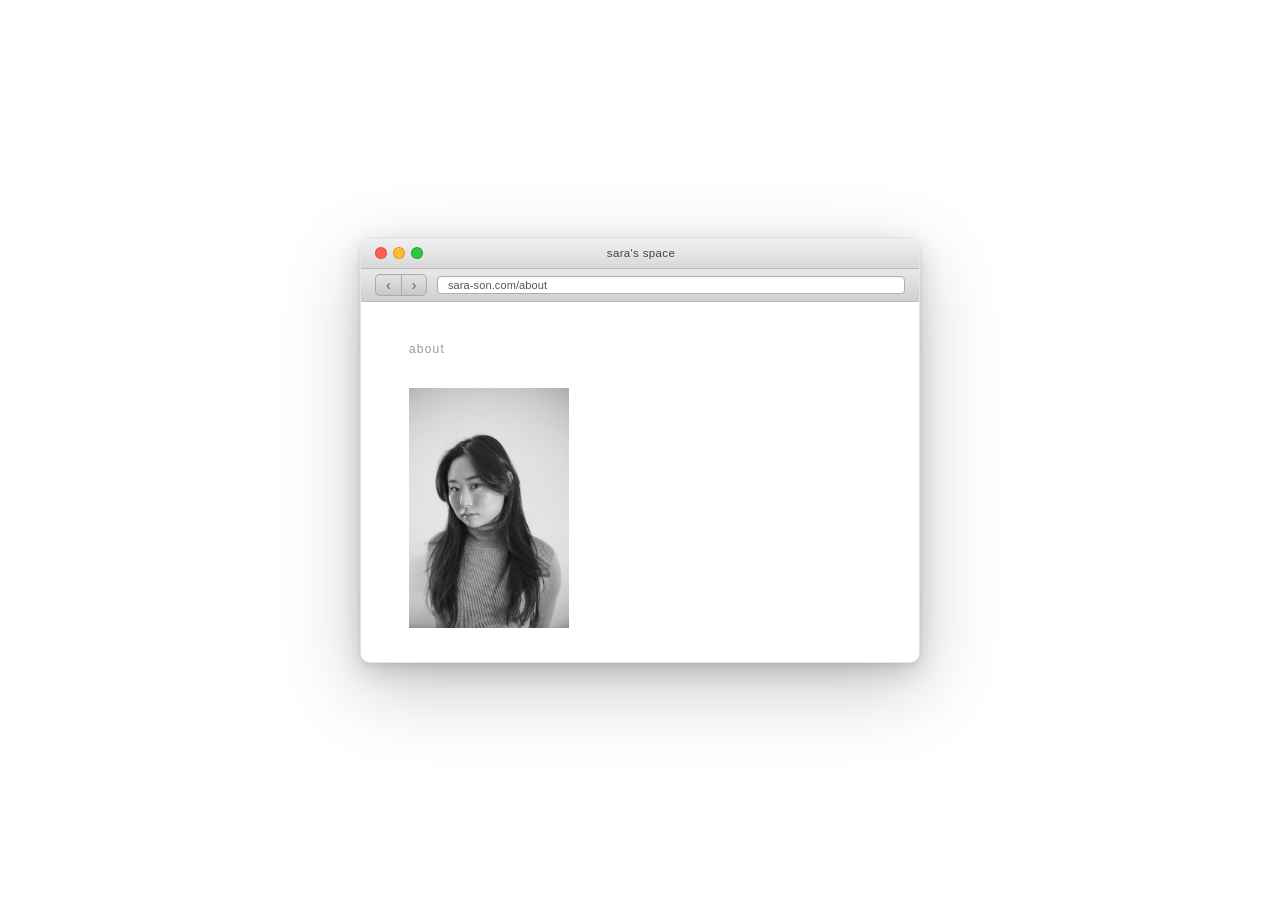
==== about.html @ c5bd82a4 "tree sections open by default" ====
<!DOCTYPE html>
<html lang="en">
  <head>
    <meta charset="UTF-8">
    <meta name="viewport" content="width=device-width, initial-scale=1.0">
    <title>About — Sara Son</title>
    <link rel="icon" href="favicon.ico">
    <link rel="stylesheet" href="style.css">
  </head>
  <body>

    <main>
      <div class="window">

        <div class="titlebar">
          <div class="btns">
            <div class="btn btn-close"></div>
            <div class="btn btn-min"></div>
            <div class="btn btn-max"></div>
          </div>
          <div class="win-title">sara's space</div>
          <div class="btn-placeholder"></div>
        </div>

        <div class="addressbar">
          <div class="nav-arrows">
  <a onclick="history.back()">‹</a>
  <a onclick="history.forward()">›</a>
</div>
          <div class="address-field">sara-son.com/about</div>
        </div>

        <div class="window-body inner-page">
          <h1>about</h1>

          <div class="about-photo">
            <img src="images/sara-portrait.jpg" alt="Sara Son">
          </div>

          <p class="bio-intro">Sara Son is a poet and writer from Queens, NY.</p>

          <div class="bio-tree">

            <div class="tree-item">
              <div class="tree-toggle" onclick="toggle(this)">
                <span class="tree-arrow open">▶</span>
                <span class="tree-label">education</span>
              </div>
              <div class="tree-content">
                She holds an MFA from the Programs in Writing at UC Irvine, where she received the Excellence in Poetry award, and will begin her PhD in English at UCLA this fall.
              </div>
            </div>

            <div class="tree-item">
              <div class="tree-toggle" onclick="toggle(this)">
                <span class="tree-arrow open">▶</span>
                <span class="tree-label">interests / research</span>
              </div>
              <div class="tree-content">
                technology and labor; philosophy of technology; poetry; psychoanalysis; failure; religious studies; memory; and 20-21st c. literature.
              </div>
            </div>

            <div class="tree-item">
              <div class="tree-toggle" onclick="toggle(this)">
                <span class="tree-arrow open">▶</span>
                <span class="tree-label">teaching</span>
              </div>
              <div class="tree-content">
                She has taught creative writing (poetry + fiction), as well as rhetoric on the topic of AI, climate change, and immigration at UC Irvine. Recently, she taught creative writing to incarcerated undergraduate students at Donovan State Prison, for which she received a Division of Teaching Excellence & Innovation Fellowship.
              </div>
            </div>

            <div class="tree-item">
              <div class="tree-toggle" onclick="toggle(this)">
                <span class="tree-arrow open">▶</span>
                <span class="tree-label">editorial</span>
              </div>
              <div class="tree-content">
                AY 2025-26: Poetry Editor for <em>Faultline: Journal of Arts and Letters</em> (UC Irvine)<br>
                AY 2026-27: Poetry Editor for <em>Saranac Review</em> (SUNY Plattsburgh)
              </div>
            </div>

          </div>
        </div>

      </div>
    </main>

    <script>
      function toggle(el) {
        const arrow = el.querySelector('.tree-arrow');
        const content = el.nextElementSibling;
        const isOpen = arrow.classList.contains('open');
        if (isOpen) {
          arrow.classList.remove('open');
          arrow.style.transform = 'rotate(0deg)';
          content.style.display = 'none';
        } else {
          arrow.classList.add('open');
          arrow.style.transform = 'rotate(90deg)';
          content.style.display = 'block';
        }
      }
    </script>

  </body>
</html>
---- style.css ----
/* reset */
html {
  overflow-x: hidden;
}

* {
  margin: 0;
  padding: 0;
  box-sizing: border-box;
}

/* page */
body {
  background: #ffffff;
  min-height: 100vh;
  display: flex;
  align-items: center;
  justify-content: center;
  font-family: -apple-system, 'Helvetica Neue', Arial, sans-serif;
  cursor: url('images/cursor-sparkle.png') 16 16, auto;
}

/* window */
.window {
  width: 560px;
  border-radius: 10px;
  overflow: hidden;
  box-shadow:
    0 24px 80px rgba(0,0,0,0.22),
    0 8px 24px rgba(0,0,0,0.14),
    0 2px 6px rgba(0,0,0,0.08);
  border: 1px solid rgba(0,0,0,0.1);
}

.window-body.inner-page {
  max-height: 360px;
  overflow-y: auto;
}

/* title bar */
.titlebar {
  background: linear-gradient(180deg, #f0f0f0 0%, #d8d8d8 100%);
  border-bottom: 1px solid #bbb;
  padding: 8px 14px;
  display: flex;
  align-items: center;
  min-height: 30px;
}

.btns {
  display: flex;
  gap: 6px;
}

.btn {
  width: 12px;
  height: 12px;
  border-radius: 50%;
  border: 0.5px solid rgba(0,0,0,0.18);
  flex-shrink: 0;
}

.btn-close { background: #ff5f57; }
.btn-min   { background: #ffbd2e; }
.btn-max   { background: #28c840; }

.win-title {
  flex: 1;
  text-align: center;
  font-size: 11.5px;
  font-weight: 500;
  color: #444;
  letter-spacing: 0.03em;
}

.btn-placeholder {
  width: 46px;
}

/* address bar */
.addressbar {
  background: linear-gradient(180deg, #e8e8e8 0%, #d0d0d0 100%);
  border-bottom: 1px solid #bbb;
  padding: 5px 14px;
  display: flex;
  align-items: center;
  gap: 10px;
}

.nav-arrows {
  display: flex;
  gap: 0px;
}

.nav-arrows a,
.nav-arrows span {
  width: 26px;
  height: 22px;
  display: flex;
  align-items: center;
  justify-content: center;
  font-size: 15px;
  color: #444;
  background: linear-gradient(180deg, #e2e2e2 0%, #c8c8c8 100%);
  border: 1px solid #aaa;
  cursor: pointer;
  text-decoration: none;
  transition: background 0.15s ease;
}

.nav-arrows a:first-child,
.nav-arrows span:first-child {
  border-radius: 5px 0 0 5px;
  border-right: none;
}

.nav-arrows a:last-child,
.nav-arrows span:last-child {
  border-radius: 0 5px 5px 0;
}

.nav-arrows a:hover {
  background: linear-gradient(180deg, #d0d0d0 0%, #b8b8b8 100%);
  color: #111;
}

.nav-arrows span.dim {
  color: #bbb;
  cursor: default;
}

.address-field {
  flex: 1;
  background: #fff;
  border: 1px solid #b0b0b0;
  border-radius: 4px;
  padding: 2px 10px;
  font-size: 11px;
  color: #555;
  letter-spacing: 0.01em;
  box-shadow: inset 0 1px 2px rgba(0,0,0,0.07);
}

/* object grid */
.window-body {
  background: #ffffff;
  padding: 32px 32px 40px;
  display: flex;
  justify-content: center;
  height: 360px;
  overflow-y: auto;
  min-height: 360px;
}

.window-body.inner-page {
  flex-direction: column;
  justify-content: flex-start;
  align-items: flex-start;
}

.object-grid {
  display: grid;
  grid-template-columns: 1fr 1fr;
  gap: 32px 48px;
  text-align: center;
}

/* each object */
.object-item {
  display: flex;
  flex-direction: column;
  align-items: center;
  gap: 10px;
  text-decoration: none;
  color: #222;
}

.object-img {
  width: 110px;
  height: 110px;
  display: flex;
  align-items: center;
  justify-content: center;
}

.object-img img {
  width: 100%;
  height: 100%;
  object-fit: contain;
  transition: transform 0.2s ease;
}

.object-item:hover img {
  transform: scale(1.06);
}

.object-item span {
  font-size: 11px;
  letter-spacing: 0.1em;
  font-family: -apple-system, 'Helvetica Neue', Arial, sans-serif;
}

/* inner pages */
.inner-page {
  padding: 40px 48px 52px;
  display: flex;
  flex-direction: column;
  gap: 24px;
}

.inner-page h1 {
  font-size: 12px;
  font-weight: normal;
  letter-spacing: 0.1em;
  font-family: -apple-system, 'Helvetica Neue', Arial, sans-serif;
  color: #999;
}

.contact-links {
  display: flex;
  flex-direction: column;
  gap: 12px;
}

.contact-links a {
  font-size: 13px;
  font-family: -apple-system, 'Helvetica Neue', Arial, sans-serif;
  color: #111;
  text-decoration: none;
  letter-spacing: 0.04em;
}

.contact-links a:hover {
  text-decoration: underline;
}

/* make back arrow clickable */
.nav-arrows a {
  color: #666;
  text-decoration: none;
}

.contact-label {
  font-size: 13px;
  color: #999;
  margin-right: 6px;
}


/* about layout */
.about-layout {
  display: flex;
  flex-direction: column;
  gap: 24px;
  align-items: flex-start;
}

.about-photo {
  width: 180px;
}

.about-photo img {
  width: 100%;
  display: block;
}

.about-bio {
  display: flex;
  flex-direction: column;
  gap: 14px;
}

.about-bio p {
  font-size: 12.5px;
  line-height: 1.75;
  color: #222;
}

/* about photo */
.about-photo {
  width: 160px;
  margin-top: 8px;
  margin-bottom: 8px;
}

.about-photo img {
  width: 100%;
  display: block;
}

/* bio tree */
.bio-tree {
  display: flex;
  flex-direction: column;
  gap: 12px;
}

.tree-item {
  display: flex;
  flex-direction: column;
  gap: 4px;
}

.tree-toggle {
  display: flex;
  align-items: center;
  gap: 6px;
  cursor: pointer;
  user-select: none;
}

.tree-arrow {
  font-size: 9px;
  color: #888;
  width: 12px;
  display: inline-block;
  transform: rotate(0deg);
  transition: transform 0.15s ease;
}

.tree-arrow.open {
  transform: rotate(90deg);
}

.tree-label {
  font-size: 12px;
  color: #111;
  font-weight: 500;
  letter-spacing: 0.04em;
}

.tree-content {
  padding-left: 18px;
  font-size: 12px;
  color: #444;
  line-height: 1.7;
  border-left: 1px solid #e0e0e0;
  margin-left: 5px;
  padding-top: 4px;
  padding-bottom: 2px;
}

.bio-intro {
  font-size: 12px;
  line-height: 1.7;
  color: #444;
}

.tree-content a {
  color: #111;
  text-decoration: underline;
  text-underline-offset: 3px;
}

.tree-content a:hover {
  color: #555;
}

.photo-credit {
  font-size: 10px;
  color: #aaa;
  margin-top: -8px;
}

.butter-wrap {
  display: flex;
  flex-direction: column;
  align-items: center;
  gap: 16px;
  width: 100%;
}

.butter-wrap img {
  width: 220px;
}

.butter-caption {
  font-size: 12px;
  color: #444;
  letter-spacing: 0.04em;
  text-align: center;
}

@media (max-width: 600px) {
  body {
    align-items: center;
    padding: 16px;
    overflow-x: hidden;
  }

  .window {
    width: calc(100vw - 32px);
    min-width: calc(100vw - 32px);
  }

  .window-body {
    min-height: unset;
  }

  .object-grid {
    gap: 24px 32px;
  }

  .object-img {
    width: 80px;
    height: 80px;
  }

  .about-photo {
    max-width: 100%;
  }

  .about-photo img {
    max-width: 100%;
  }
}
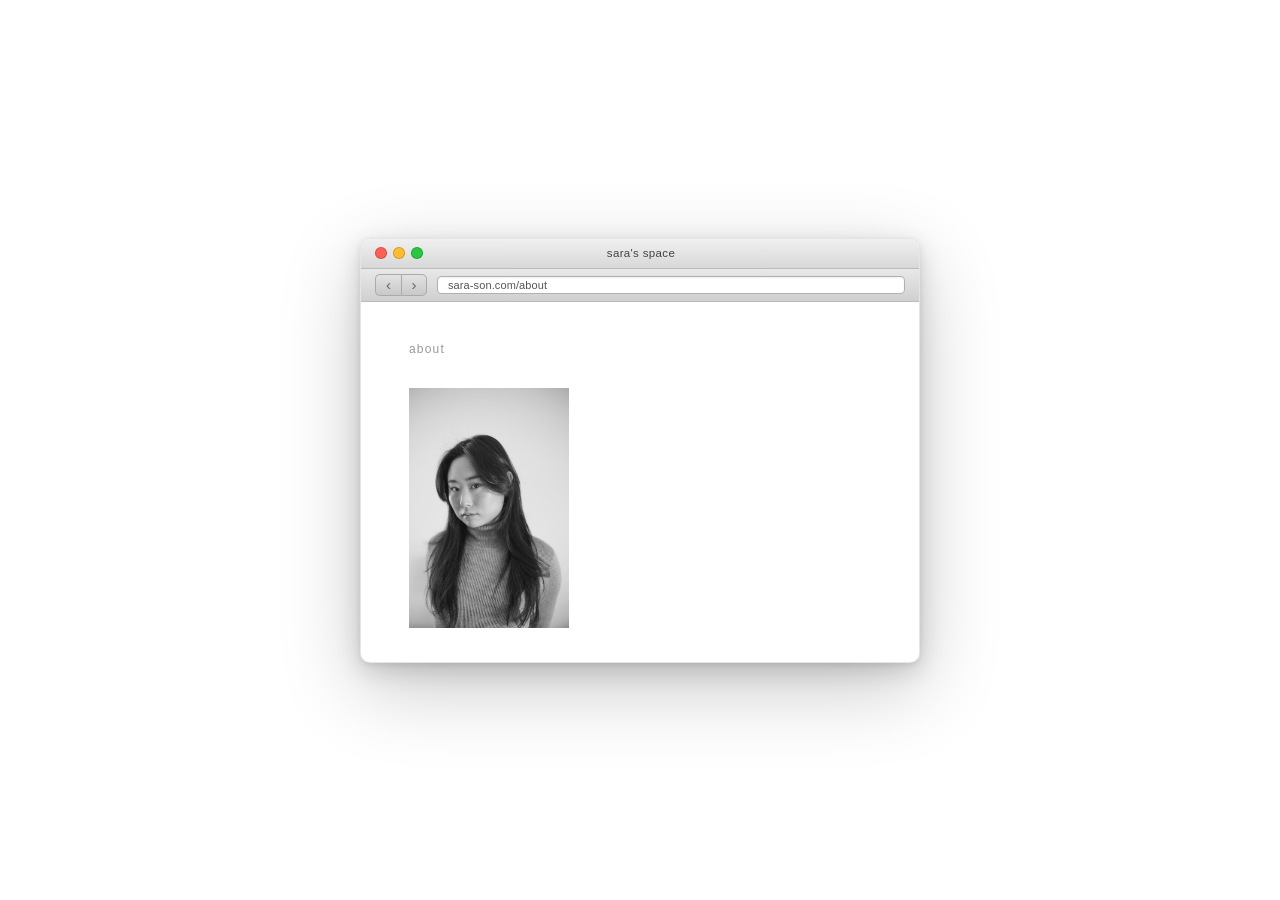
==== commit 96c73563: "update about bio" ====
--- a/about.html
+++ b/about.html
@@ -3,9 +3,21 @@
   <head>
     <meta charset="UTF-8">
     <meta name="viewport" content="width=device-width, initial-scale=1.0">
-    <title>About — Sara Son</title>
+
+    <title>Sara Son | Poet, Writer, and Educator</title>
+    <meta name="description" content="Sara Son is a writer, educator, and PhD student in English at UCLA studying technology and labor.">
+    <link rel="canonical" href="https://sara-son.com/about">
+
+    <!-- open graph -->
+    <meta property="og:type" content="profile">
+    <meta property="og:title" content="Sara Son | Poet, Writer, and Educator">
+    <meta property="og:description" content="Sara Son is a writer, educator, and PhD student in English at UCLA studying technology and labor.">
+    <meta property="og:url" content="https://sara-son.com/about">
+    <meta property="og:image" content="https://sara-son.com/images/sara-portrait.jpg">
+
     <link rel="icon" href="favicon.ico">
     <link rel="stylesheet" href="style.css">
+
   </head>
   <body>
 
@@ -47,7 +59,7 @@
                 <span class="tree-label">education</span>
               </div>
               <div class="tree-content">
-                She holds an MFA from the Programs in Writing at UC Irvine, where she received the Excellence in Poetry award, and will begin her PhD in English at UCLA this fall.
+                She holds an MFA from the Programs in Writing at UC Irvine, where she edited the program's literary journal and received the Excellence in Poetry award. She is a PhD student in English at UCLA, where she is a Cota-Robles fellow.
               </div>
             </div>
 
@@ -57,7 +69,7 @@
                 <span class="tree-label">interests / research</span>
               </div>
               <div class="tree-content">
-                technology and labor; philosophy of technology; poetry; psychoanalysis; failure; religious studies; memory; and 20-21st c. literature.
+                technology and labor; philosophy of technology; poetry; psychoanalysis; failure; religious studies; east asian studies; and 20-21st c. literature.
               </div>
             </div>
 
@@ -77,8 +89,9 @@
                 <span class="tree-label">editorial</span>
               </div>
               <div class="tree-content">
-                AY 2025-26: Poetry Editor for <em>Faultline: Journal of Arts and Letters</em> (UC Irvine)<br>
-                AY 2026-27: Poetry Editor for <em>Saranac Review</em> (SUNY Plattsburgh)
+                2025-26: Poetry Editor for <em>Faultline: Journal of Arts and Letters</em> (UC Irvine)<br>
+                2026-27: Poetry Editor for <em>Saranac Review</em> (SUNY Plattsburgh)<br>
+                2026: Poetry Reader for Electric Literature's Emerging Writers Contest
               </div>
             </div>
 
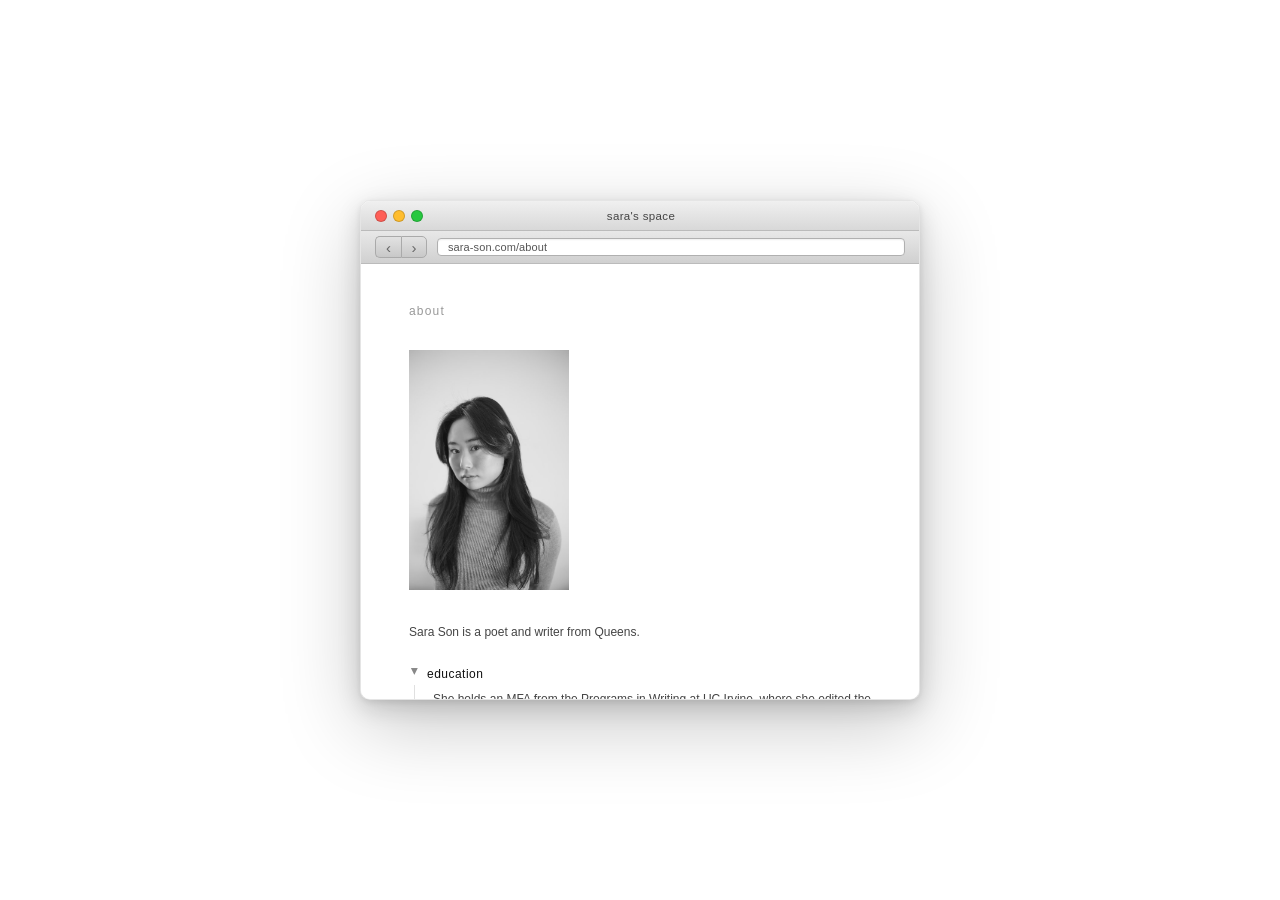
==== commit 149be128: "updated author, photos, added cv page, etc" ====
--- a/about.html
+++ b/about.html
@@ -49,7 +49,7 @@
             <img src="images/sara-portrait.jpg" alt="Sara Son">
           </div>
 
-          <p class="bio-intro">Sara Son is a poet and writer from Queens, NY.</p>
+          <p class="bio-intro">Sara Son is a poet and writer from Queens.</p>
 
           <div class="bio-tree">
 
@@ -66,10 +66,10 @@
             <div class="tree-item">
               <div class="tree-toggle" onclick="toggle(this)">
                 <span class="tree-arrow open">▶</span>
-                <span class="tree-label">interests / research</span>
+                <span class="tree-label">interests</span>
               </div>
               <div class="tree-content">
-                technology and labor; philosophy of technology; poetry; psychoanalysis; failure; religious studies; east asian studies; and 20-21st c. literature.
+                technology and labor; philosophy of technology; poetry; psychoanalysis; failure; religious studies; political economy; material historicism; east asian studies; and 20-21st c. literature.
               </div>
             </div>
 
--- a/style.css
+++ b/style.css
@@ -22,19 +22,17 @@
 
 /* window */
 .window {
+  height: 500px;
   width: 560px;
   border-radius: 10px;
   overflow: hidden;
+  display: flex;
+  flex-direction: column;
   box-shadow:
     0 24px 80px rgba(0,0,0,0.22),
     0 8px 24px rgba(0,0,0,0.14),
     0 2px 6px rgba(0,0,0,0.08);
   border: 1px solid rgba(0,0,0,0.1);
-}
-
-.window-body.inner-page {
-  max-height: 360px;
-  overflow-y: auto;
 }
 
 /* title bar */
@@ -147,15 +145,15 @@
   padding: 32px 32px 40px;
   display: flex;
   justify-content: center;
-  height: 360px;
+  flex: 1;
   overflow-y: auto;
-  min-height: 360px;
 }
 
 .window-body.inner-page {
   flex-direction: column;
   justify-content: flex-start;
   align-items: flex-start;
+  overflow-y: auto;
 }
 
 .object-grid {
@@ -381,6 +379,25 @@
   text-align: center;
 }
 
+.cv-wrap {
+  display: flex;
+  flex-direction: column;
+  align-items: flex-start;
+  gap: 16px;
+  width: 100%;
+}
+
+.cv-wrap img {
+  width: 220px;
+}
+
+.cv-caption {
+  font-size: 12px;
+  color: #444;
+  letter-spacing: 0.04em;
+  text-align: left;
+}
+
 @media (max-width: 600px) {
   body {
     align-items: center;
@@ -413,4 +430,4 @@
   .about-photo img {
     max-width: 100%;
   }
-}
+}
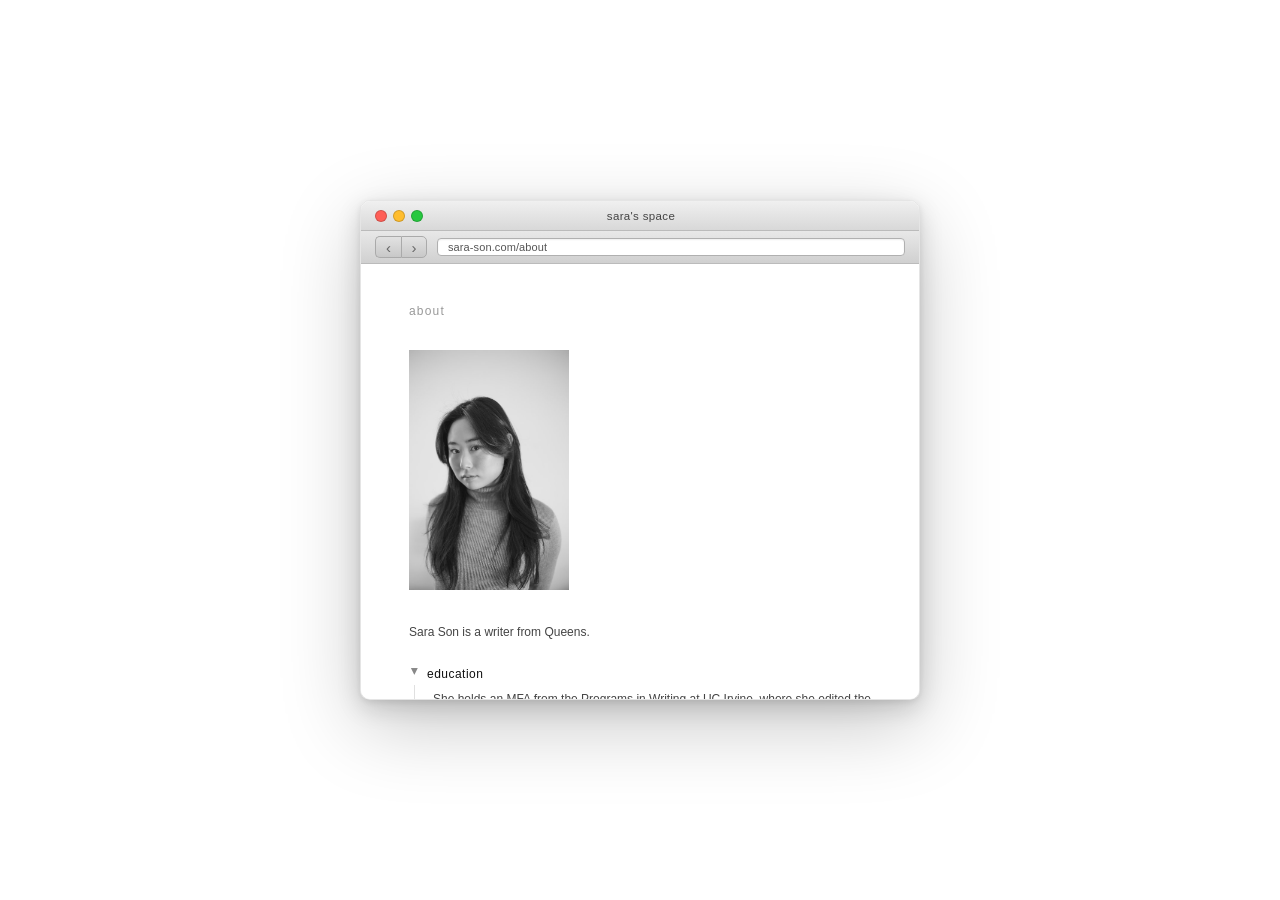
==== commit 6c550ba6: "Revise bio intro and interests for Sara Son Updated Sara Son's biography to reflect changes in her i" ====
--- a/about.html
+++ b/about.html
@@ -49,7 +49,7 @@
             <img src="images/sara-portrait.jpg" alt="Sara Son">
           </div>
 
-          <p class="bio-intro">Sara Son is a poet and writer from Queens.</p>
+          <p class="bio-intro">Sara Son is a writer from Queens.</p>
 
           <div class="bio-tree">
 
@@ -59,17 +59,17 @@
                 <span class="tree-label">education</span>
               </div>
               <div class="tree-content">
-                She holds an MFA from the Programs in Writing at UC Irvine, where she edited the program's literary journal and received the Excellence in Poetry award. She is a PhD student in English at UCLA, where she is a Cota-Robles fellow.
+                She holds an MFA from the Programs in Writing at UC Irvine, where she edited the program's literary journal and received the Excellence in Poetry award. She is a PhD student in English at UCLA, where she studies technology and labor.
               </div>
             </div>
 
             <div class="tree-item">
               <div class="tree-toggle" onclick="toggle(this)">
                 <span class="tree-arrow open">▶</span>
-                <span class="tree-label">interests</span>
+                <span class="tree-label">evolving interests</span>
               </div>
               <div class="tree-content">
-                technology and labor; philosophy of technology; poetry; psychoanalysis; failure; religious studies; political economy; material historicism; east asian studies; and 20-21st c. literature.
+                technology and labor; philosophy of technology; poetry; psychoanalysis; religious studies; political economy; asian studies; and 20-21st c. literature.
               </div>
             </div>
 
@@ -119,4 +119,4 @@
     </script>
 
   </body>
-</html>+</html>
